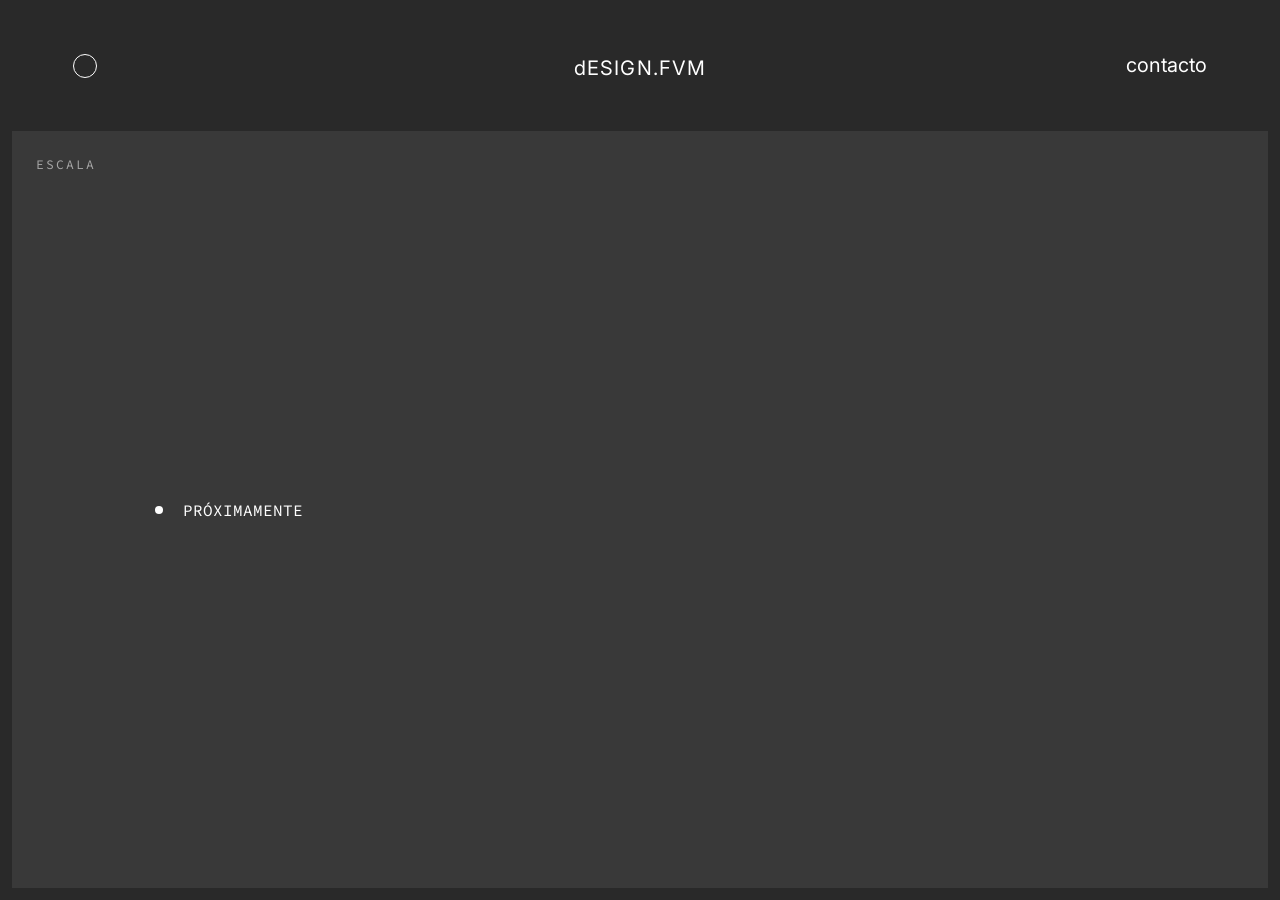
==== escala.html @ bbcd8140 "v3.6: gris sobre la foto al pasar el cursor y páginas de todas las áreas Al pasar el cursor, la foto" ====
<!DOCTYPE html>
<html lang="es">
<head>
<meta charset="UTF-8">
<meta name="viewport" content="width=device-width, initial-scale=1, viewport-fit=cover">
<title>Escala — dESIGN.FVM</title>
<meta name="description" content="Trabajos de escala de Felipe Villegas Mancilla.">
<link rel="preconnect" href="https://fonts.googleapis.com">
<link rel="preconnect" href="https://fonts.gstatic.com" crossorigin>
<link href="https://fonts.googleapis.com/css2?family=Inter:wght@400&family=Source+Code+Pro:wght@300;400;500&display=swap" rel="stylesheet">
<link rel="stylesheet" href="area.css">
</head>
<body>

<header>
  <nav class="barra" aria-label="Principal">
    <a class="circulo" href="portafolio-2.html" aria-label="Volver al portafolio"></a>
    <a class="marca" href="portafolio-2.html">dESIGN.FVM</a>
    <a href="portafolio-2.html#contacto">contacto</a>
  </nav>
</header>

<main class="panel">
  <h1>Escala</h1>
  <ul id="lista"></ul>
</main>

<script>
/* =========================================================
   CONTENIDO EDITABLE — los trabajos de escala, en orden
   ========================================================= */
const TRABAJOS = [];
</script>
<script src="area.js"></script>
</body>
</html>
---- area.css ----
/* =========================================================
 ESTILO DE LAS PÁGINAS DE ÁREA (oficio, fab digital, idea, escala)
 Colores y medidas: los mismos de la página 2
 (panel sacado del template de InDesign Pop_up: 1440 px de ancho)
 ========================================================= */
:root{
  --fondo:#292929;        /* fondo de la página */
  --panel:#393939;        /* fondo del recuadro con los trabajos */
  --texto:#FFFFFF;        /* textos principales */
  --texto-suave:#A6A6A6;  /* nombre del área */
  --mono:"Source Code Pro", ui-monospace, "Cascadia Mono", Consolas, monospace;
  --sans:"Inter", "Acumin Pro", system-ui, -apple-system, "Segoe UI", sans-serif;
}

*,*::before,*::after{box-sizing:border-box}
/* Página de una sola pantalla: no se puede bajar */
html,body{height:100%;overflow:hidden}
body{margin:0;height:100dvh;display:flex;flex-direction:column;background:var(--fondo);color:var(--texto);font-family:var(--mono);font-size:16px;line-height:1.5;-webkit-font-smoothing:antialiased}
a{color:inherit;text-decoration:none}
a:focus-visible{outline:1px solid var(--texto);outline-offset:4px}

/* ---------- Barra superior: círculo · dESIGN.FVM · contacto ---------- */
.barra{display:grid;grid-template-columns:1fr auto 1fr;align-items:start;padding:50px 73px 0;font-family:var(--sans);font-size:20px}
.circulo{justify-self:start;width:24px;height:24px;margin-top:4px;border:1px solid var(--texto);border-radius:50%;transition:background .2s}
.circulo:hover{background:var(--texto)}
.barra .marca{margin-top:3px;letter-spacing:.06em}
.barra a:last-child{justify-self:end}
.barra a:not(.circulo):hover{text-decoration:underline;text-underline-offset:6px}

/* ---------- Recuadro con los trabajos del área ---------- */
.panel{flex:1;position:relative;margin:48px 12px 12px;background:var(--panel);display:grid;place-items:center;padding:48px 24px;min-height:0}
.panel h1{position:absolute;top:24px;left:24px;margin:0;font:inherit;font-size:13px;text-transform:uppercase;letter-spacing:.16em;color:var(--texto-suave)}
.panel ul{list-style:none;margin:0;padding:0;width:100%;display:grid;grid-template-columns:repeat(3,1fr);gap:32px 24px;justify-items:center}
.panel li{display:flex;align-items:center;gap:20px;text-transform:uppercase}
.panel li::before{content:"";flex:none;width:8px;height:8px;border-radius:50%;background:var(--texto)}

/* ---------- Pantallas medianas y celular ---------- */
@media (max-width:900px){
  .barra{padding:32px 24px 0;font-size:17px}
  .panel ul{grid-template-columns:1fr;justify-items:start;width:auto}
}
@media (max-width:760px){
  .barra{padding:24px 16px 0;font-size:15px}
  .panel{margin:24px 0 0}
  .panel li{font-size:14px}
}
@media (prefers-reduced-motion:reduce){
  *{transition:none!important}
}
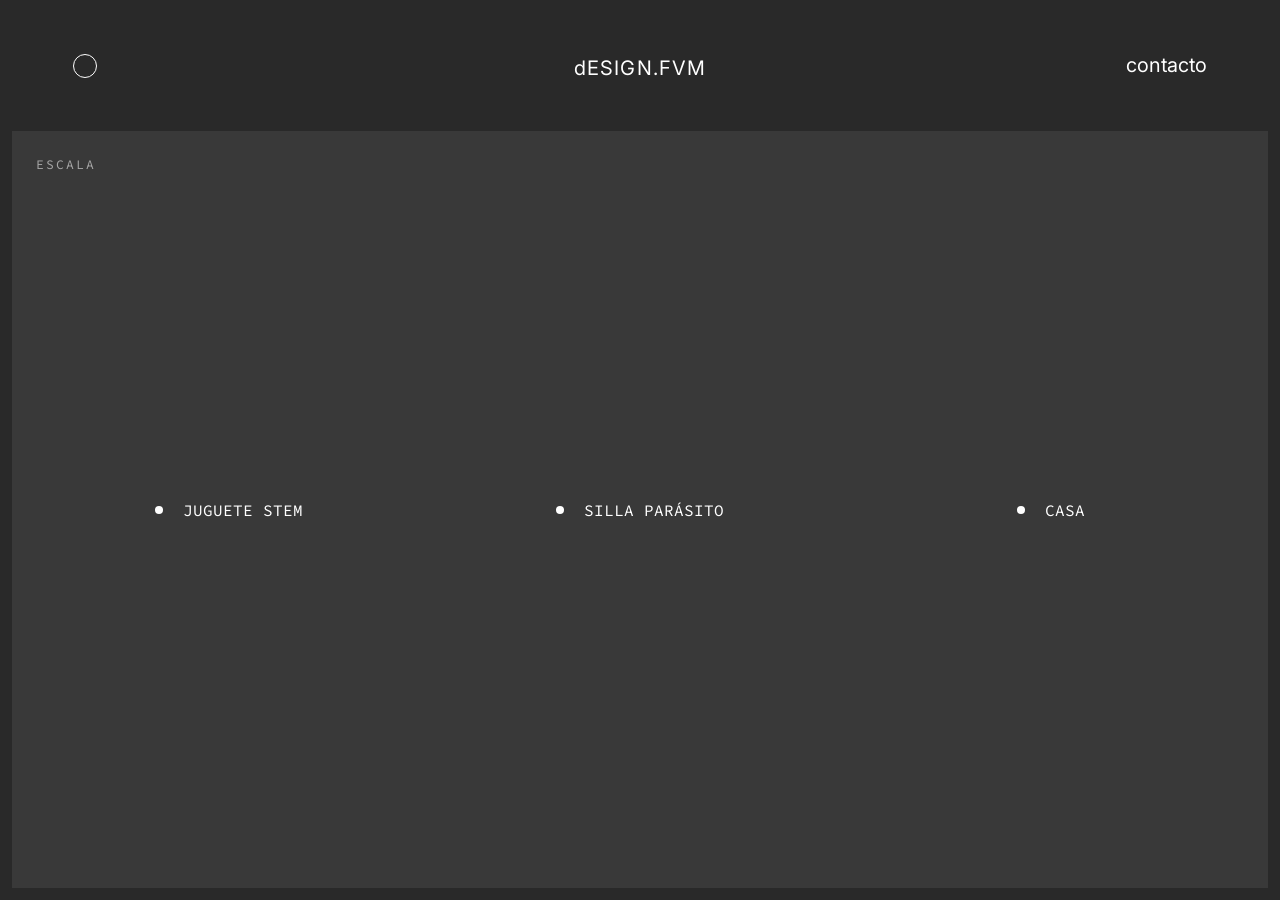
==== commit ffcb9617: "v3.7: trabajos de Escala, Idea y Fab digital Escala: Juguete STEM, Silla parásito, Casa. Idea: Looki" ====
--- a/escala.html
+++ b/escala.html
@@ -29,7 +29,7 @@
 /* =========================================================
    CONTENIDO EDITABLE — los trabajos de escala, en orden
    ========================================================= */
-const TRABAJOS = [];
+const TRABAJOS = ["Juguete STEM", "Silla parásito", "Casa"];
 </script>
 <script src="area.js"></script>
 </body>
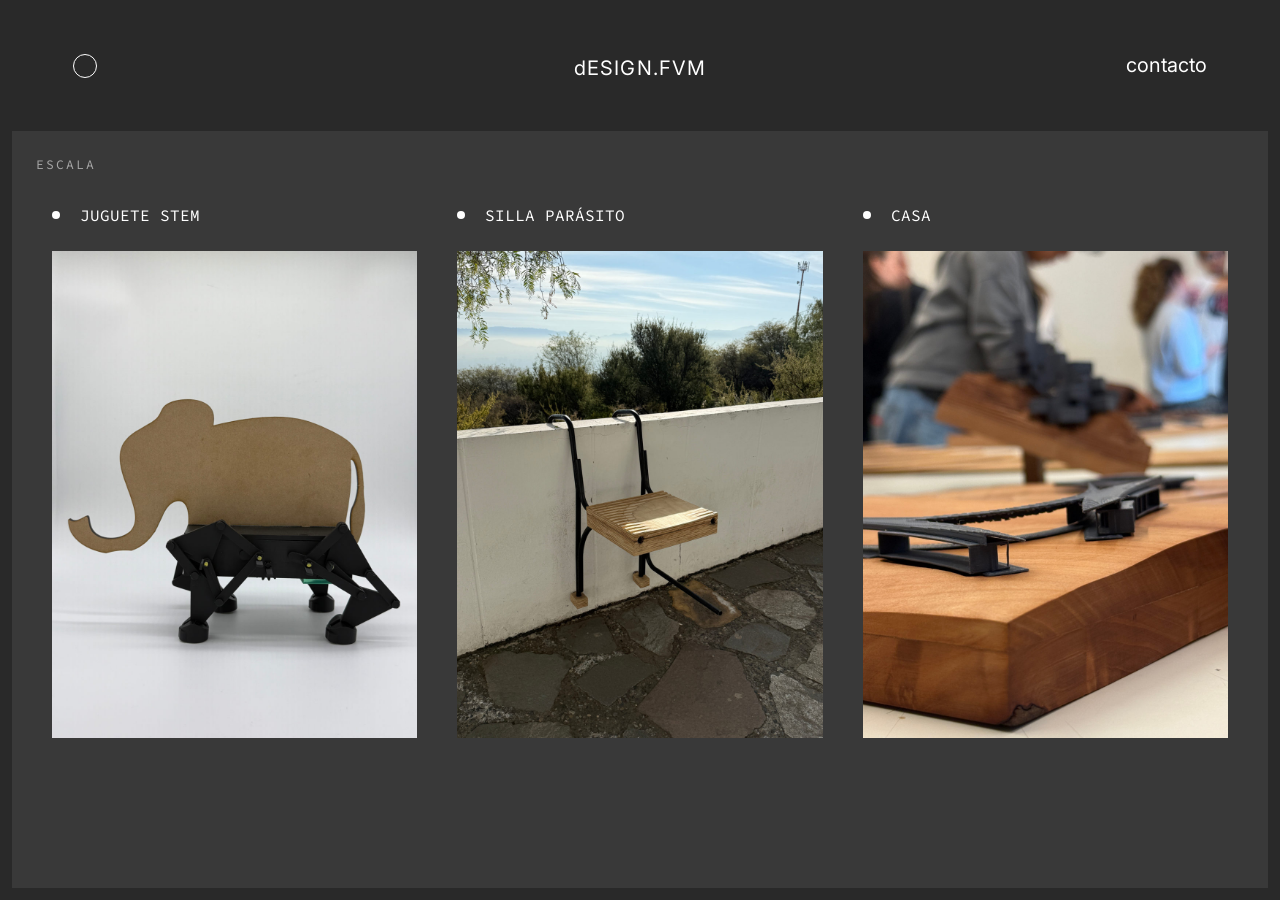
==== commit 7b240750: "v3.9: imágenes de los trabajos bajo cada título En las páginas de área los títulos suben y debajo va" ====
--- a/escala.html
+++ b/escala.html
@@ -27,9 +27,13 @@
 
 <script>
 /* =========================================================
-   CONTENIDO EDITABLE — los trabajos de escala, en orden
+   CONTENIDO EDITABLE — título e imagen (o video) de los trabajos de escala, en orden
    ========================================================= */
-const TRABAJOS = ["Juguete STEM", "Silla parásito", "Casa"];
+const TRABAJOS = [
+  { titulo:"Juguete STEM", imagen:"img/trabajos/juguete-stem.jpg" },
+  { titulo:"Silla parásito", imagen:"img/trabajos/silla-parasito.jpg" },
+  { titulo:"Casa", imagen:"img/trabajos/casa.jpg" }
+];
 </script>
 <script src="area.js"></script>
 </body>
--- a/area.css
+++ b/area.css
@@ -28,21 +28,26 @@
 .barra a:not(.circulo):hover{text-decoration:underline;text-underline-offset:6px}
 
 /* ---------- Recuadro con los trabajos del área ---------- */
-.panel{flex:1;position:relative;margin:48px 12px 12px;background:var(--panel);display:grid;place-items:center;padding:48px 24px;min-height:0}
+.panel{flex:1;position:relative;margin:48px 12px 12px;background:var(--panel);display:flex;flex-direction:column;padding:72px 40px 40px;min-height:0}
 .panel h1{position:absolute;top:24px;left:24px;margin:0;font:inherit;font-size:13px;text-transform:uppercase;letter-spacing:.16em;color:var(--texto-suave)}
-.panel ul{list-style:none;margin:0;padding:0;width:100%;display:grid;grid-template-columns:repeat(3,1fr);gap:32px 24px;justify-items:center}
-.panel li{display:flex;align-items:center;gap:20px;text-transform:uppercase}
-.panel li::before{content:"";flex:none;width:8px;height:8px;border-radius:50%;background:var(--texto)}
+.panel ul{flex:1;min-height:0;list-style:none;margin:0;padding:0;display:grid;grid-template-columns:repeat(3,1fr);grid-auto-rows:1fr;gap:32px 40px}
+/* Cada trabajo: título arriba y su imagen (o video) debajo */
+.panel li{display:flex;flex-direction:column;gap:24px;min-height:0}
+.panel .titulo{display:flex;align-items:center;gap:20px;text-transform:uppercase}
+.panel .titulo::before{content:"";flex:none;width:8px;height:8px;border-radius:50%;background:var(--texto)}
+.panel .medio{flex:1;min-height:0;width:100%;object-fit:contain;object-position:center top}
 
 /* ---------- Pantallas medianas y celular ---------- */
 @media (max-width:900px){
   .barra{padding:32px 24px 0;font-size:17px}
-  .panel ul{grid-template-columns:1fr;justify-items:start;width:auto}
+  .panel{padding:56px 24px 24px}
+  .panel ul{grid-template-columns:1fr;gap:20px}
+  .panel li{gap:10px}
 }
 @media (max-width:760px){
   .barra{padding:24px 16px 0;font-size:15px}
-  .panel{margin:24px 0 0}
-  .panel li{font-size:14px}
+  .panel{margin:24px 0 0;padding:52px 16px 16px}
+  .panel .titulo{font-size:14px}
 }
 @media (prefers-reduced-motion:reduce){
   *{transition:none!important}
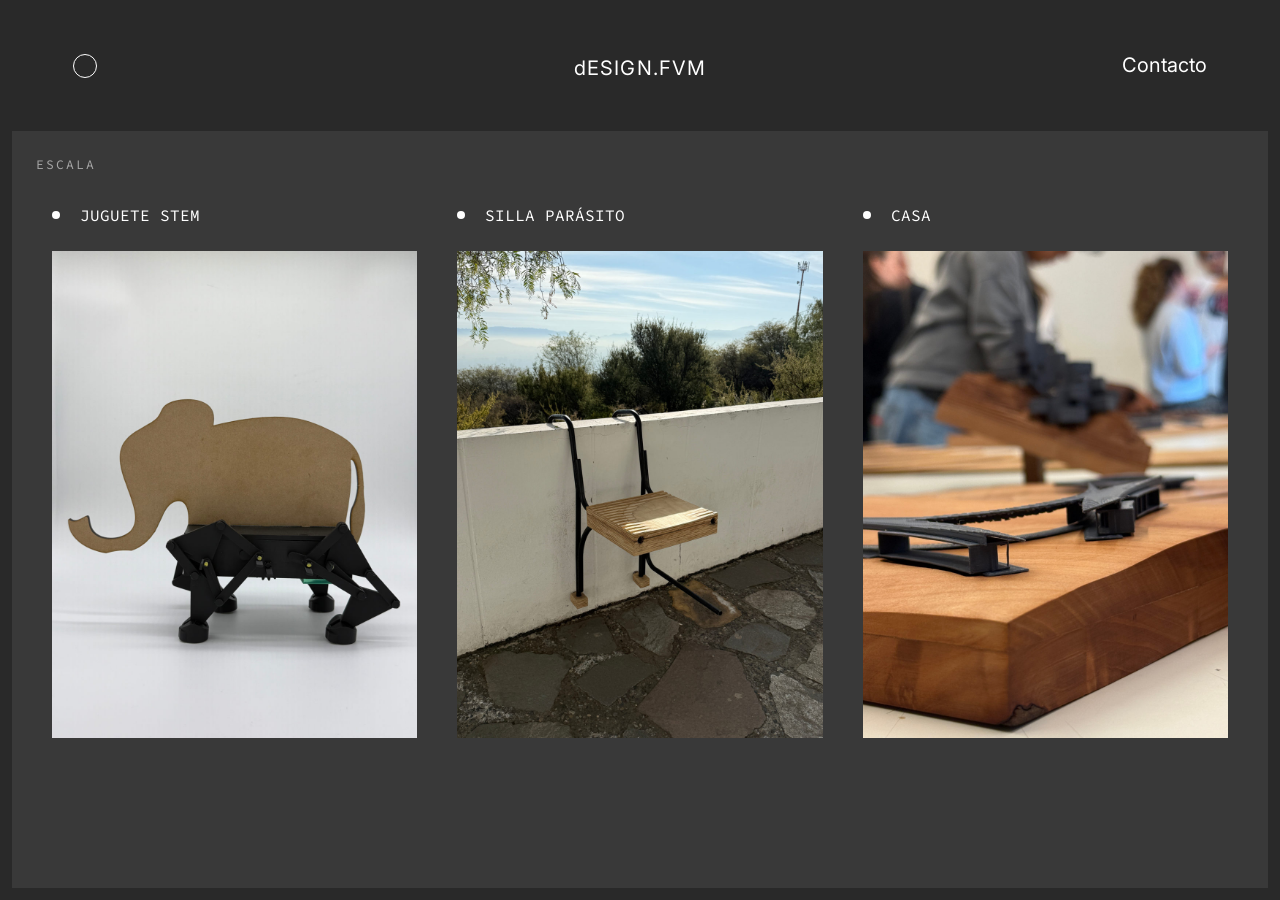
==== commit afa499e5: "v4.5: Contacto con mayúscula, letras del pop up, cerrar con círculo y flechas marcadas Según Página_" ====
--- a/escala.html
+++ b/escala.html
@@ -16,7 +16,7 @@
   <nav class="barra" aria-label="Principal">
     <a class="circulo" href="portafolio-2.html" aria-label="Volver al portafolio"></a>
     <a class="marca" href="portafolio-2.html">dESIGN.FVM</a>
-    <a href="portafolio-2.html#contacto">contacto</a>
+    <a href="portafolio-2.html#contacto">Contacto</a>
   </nav>
 </header>
 
